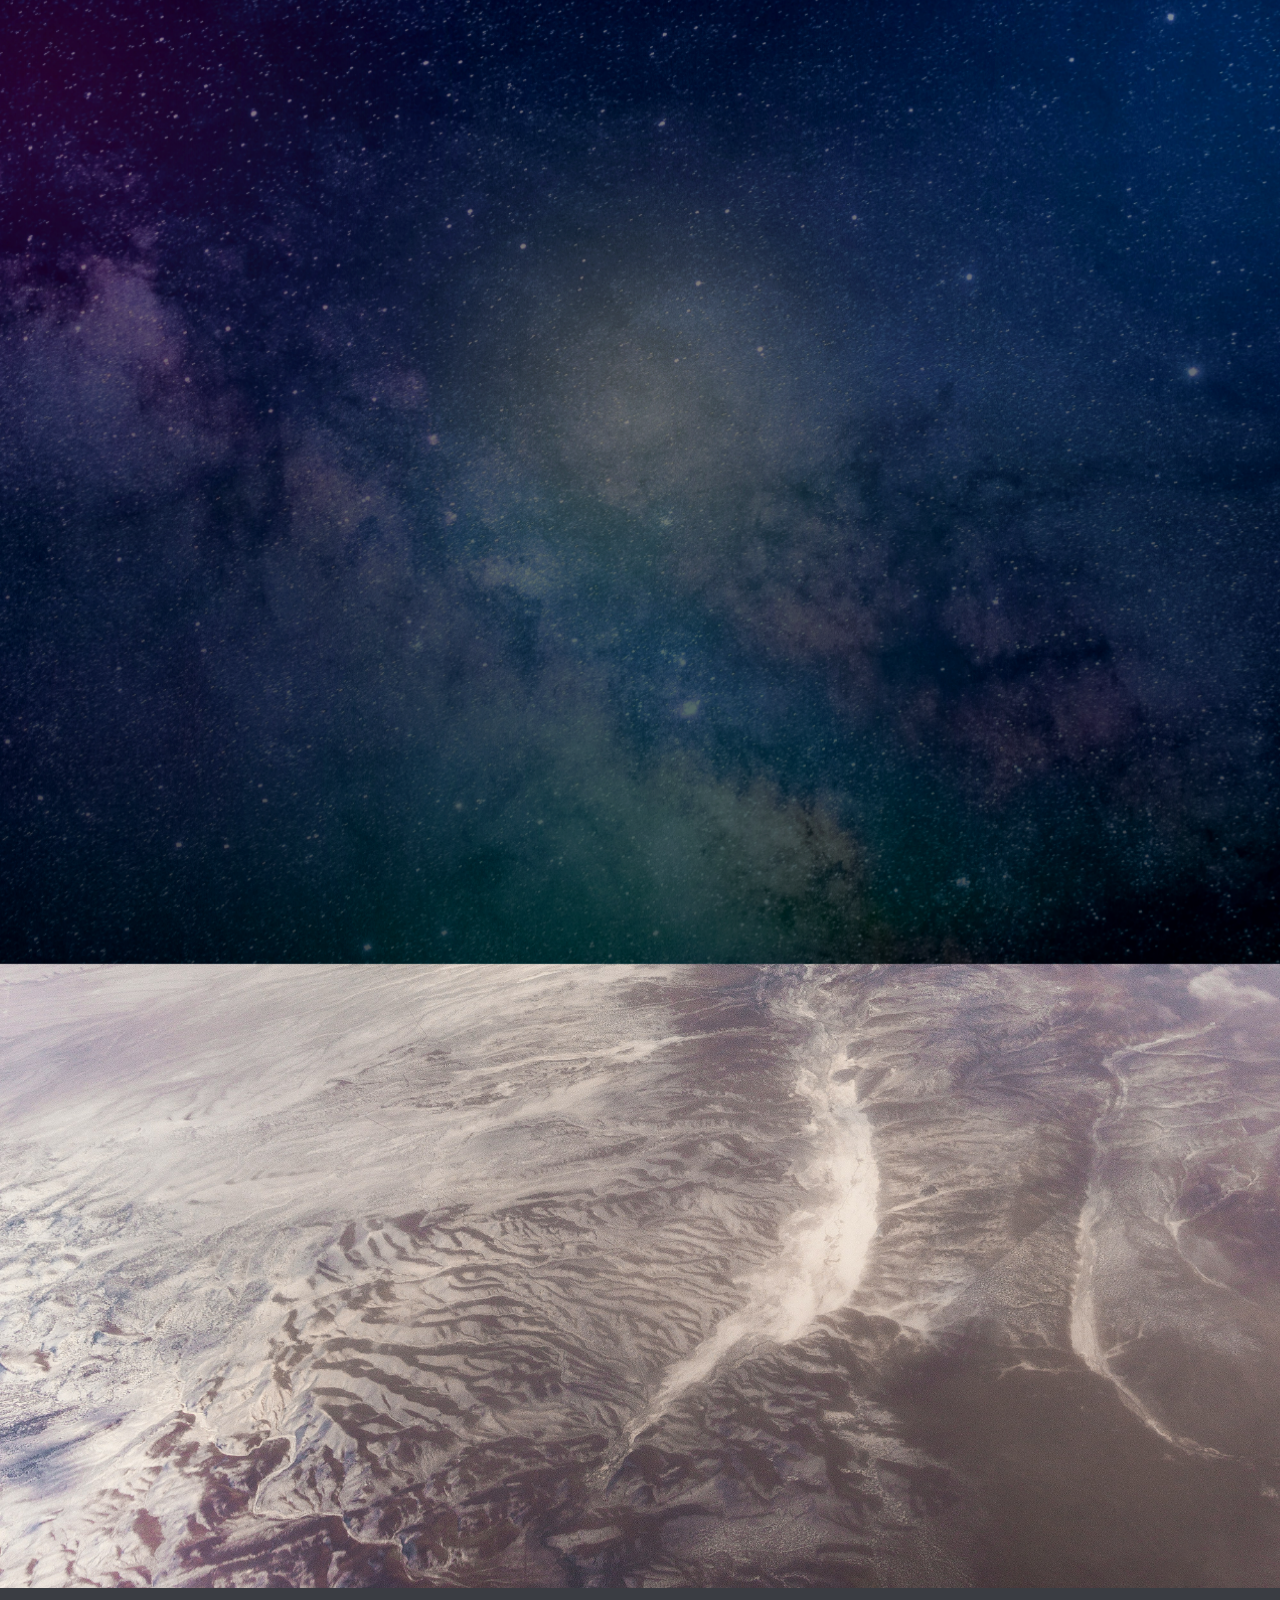
==== index.html @ 254a5682 "Cambiar tipografica introductoria" ====
<!DOCTYPE html>
<html lang="es">
<head>
  <meta charset="UTF-8">
  <meta name="viewport" content="width=device-width, initial-scale=1.0">
  <meta name="description" content="Proyecto universitario sobre estructura interna de la Tierra, tiempo geológico y campos geofísicos.">
  <title>GEOLOGÍA FÍSICA DE EL SALVADOR</title>

  <link rel="preconnect" href="https://fonts.googleapis.com">
  <link rel="preconnect" href="https://fonts.gstatic.com" crossorigin>
  <link href="https://fonts.googleapis.com/css2?family=Cormorant+Garamond:wght@500;600;700&family=Space+Grotesk:wght@400;500;700&family=Unbounded:wght@400;500;600;700&display=swap" rel="stylesheet">

  <script src="js/tailwind-config.js"></script>
  <script src="https://cdn.tailwindcss.com"></script>
  <link rel="stylesheet" href="css/brutalist-theme.css">
  <link rel="preload" as="image" href="assets/img/Intro.jpg" fetchpriority="high">

  <style>
    .hero-cluster {
      min-height: 380px;
    }

    body.intro-locked {
      overflow: hidden;
    }

    .tectonic-shell {
      opacity: 0;
      transform: scale(0.985);
      filter: blur(6px);
      transition: opacity 0.9s ease, transform 0.9s ease, filter 0.9s ease;
    }

    body.site-ready .tectonic-shell {
      opacity: 1;
      transform: none;
      filter: none;
    }

    .warp-screen {
      position: fixed;
      inset: 0;
      z-index: 100;
      overflow: hidden;
      background:
        linear-gradient(180deg, rgba(6, 8, 18, 0.52), rgba(2, 3, 9, 0.72)),
        url("assets/img/Intro.jpg") center/cover no-repeat;
      transform: scale(1);
      transform-origin: center;
      animation: warpSceneZoom 5s ease-out forwards;
      opacity: 1;
      transition: opacity 0.8s ease, visibility 0.8s ease;
      will-change: transform, opacity;
    }

    @media (max-width: 767px) {
      .warp-screen {
        background:
          linear-gradient(180deg, rgba(6, 8, 18, 0.34), rgba(2, 3, 9, 0.56)),
          url("assets/img/Intro.jpg") center center / cover no-repeat;
        animation-duration: 4.5s;
      }

      .warp-screen::before,
      .warp-screen::after {
        opacity: 0.7;
        filter: blur(20px) saturate(125%);
      }
    }

    .warp-screen::before,
    .warp-screen::after {
      content: "";
      position: absolute;
      inset: -20%;
      pointer-events: none;
    }

    .warp-screen::before {
      background:
        radial-gradient(circle at 50% 48%, rgba(255, 214, 102, 0.18) 0%, rgba(255, 214, 102, 0) 20%),
        radial-gradient(circle at 22% 28%, rgba(255, 77, 166, 0.16) 0%, rgba(255, 77, 166, 0) 26%),
        radial-gradient(circle at 78% 26%, rgba(61, 165, 255, 0.18) 0%, rgba(61, 165, 255, 0) 24%),
        radial-gradient(circle at 50% 74%, rgba(22, 199, 154, 0.14) 0%, rgba(22, 199, 154, 0) 28%);
      filter: blur(26px) saturate(135%);
      mix-blend-mode: screen;
      animation: warpBreath 7s ease-in-out infinite;
    }

    .warp-screen::after {
      background:
        radial-gradient(circle at center, rgba(255, 255, 255, 0.06) 0%, rgba(255, 255, 255, 0) 18%),
        radial-gradient(circle at center, rgba(255, 255, 255, 0.04) 0%, rgba(255, 255, 255, 0) 34%);
      opacity: 0.8;
      mix-blend-mode: screen;
      animation: warpBreath 7s ease-in-out infinite;
    }

    .warp-screen.is-hidden {
      opacity: 0;
      visibility: hidden;
      pointer-events: none;
    }

    .intro-screen {
      position: fixed;
      inset: 0;
      z-index: 90;
      display: grid;
      place-items: center;
      padding: 2rem;
      background:
        radial-gradient(circle at center, rgba(255, 255, 255, 0.08) 0%, rgba(3, 5, 10, 0.82) 54%, rgba(3, 5, 10, 0.96) 100%),
        linear-gradient(180deg, rgba(8, 10, 14, 0.92), rgba(8, 10, 14, 0.94));
      backdrop-filter: blur(18px);
      -webkit-backdrop-filter: blur(18px);
      opacity: 0;
      visibility: hidden;
      pointer-events: none;
      transition: opacity 0.85s ease, visibility 0.85s ease;
    }

    .intro-screen.is-visible {
      opacity: 1;
      visibility: visible;
      pointer-events: auto;
    }

    .intro-screen.is-hidden {
      opacity: 0;
      visibility: hidden;
      pointer-events: none;
    }

    .intro-screen {
      overflow: hidden;
    }

    .intro-screen__button {
      appearance: none;
      border: 0;
      background: transparent;
      color: inherit;
      display: grid;
      justify-items: center;
      gap: 1rem;
      cursor: pointer;
      padding: 0;
      transition: transform 0.7s ease, opacity 0.7s ease;
    }

    .intro-screen__earth-wrap {
      position: relative;
      width: min(58vw, 360px);
      aspect-ratio: 1;
      border-radius: 50%;
      padding: 10px;
      background:
        radial-gradient(circle at 35% 28%, rgba(255, 255, 255, 0.45) 0%, rgba(255, 255, 255, 0) 22%),
        radial-gradient(circle at center, rgba(22, 199, 154, 0.12) 0%, rgba(22, 199, 154, 0) 58%),
        linear-gradient(145deg, rgba(255, 107, 53, 0.22), rgba(22, 199, 154, 0.18));
      box-shadow:
        0 0 0 1px rgba(255, 255, 255, 0.1) inset,
        0 0 45px rgba(22, 199, 154, 0.12),
        0 0 85px rgba(255, 107, 53, 0.08);
      animation: introPulse 4.8s ease-in-out infinite;
    }

    .intro-screen__earth-wrap::before {
      content: "";
      position: absolute;
      inset: -16px;
      border-radius: 50%;
      border: 1px solid rgba(255, 255, 255, 0.16);
      box-shadow: 0 0 38px rgba(22, 199, 154, 0.12);
    }

    .intro-earth {
      position: relative;
      width: 100%;
      height: 100%;
      border-radius: 50%;
      display: block;
      overflow: hidden;
      background: radial-gradient(circle at 36% 30%, rgba(255, 255, 255, 0.18) 0%, rgba(255, 255, 255, 0) 18%);
      border: 1px solid rgba(255, 255, 255, 0.22);
      box-shadow: 0 0 24px rgba(0, 0, 0, 0.25);
      transform: translateZ(0);
      transition: transform 0.7s ease, filter 0.7s ease;
    }

    .intro-earth__glow {
      position: absolute;
      inset: -12%;
      border-radius: 50%;
      background: radial-gradient(circle, rgba(22, 199, 154, 0.16) 0%, rgba(22, 199, 154, 0) 64%);
      filter: blur(10px);
      opacity: 0.8;
    }

    .intro-earth__core {
      position: absolute;
      inset: 18%;
      border-radius: 50%;
      background:
        radial-gradient(circle at 50% 50%, rgba(255, 232, 138, 1) 0 10%, rgba(255, 165, 62, 1) 10% 24%, rgba(198, 86, 27, 1) 24% 42%, rgba(100, 31, 11, 1) 42% 60%, rgba(47, 17, 10, 1) 60% 100%);
      box-shadow:
        0 0 0 1px rgba(255, 255, 255, 0.08) inset,
        0 0 28px rgba(255, 153, 51, 0.16);
      transform: scale(0.7);
      opacity: 0;
      transition: transform 0.7s ease, opacity 0.7s ease;
    }

    .intro-earth__layer-line {
      position: absolute;
      left: 50%;
      top: 50%;
      width: 58%;
      height: 58%;
      border-radius: 50%;
      border: 1px solid rgba(255, 255, 255, 0.1);
      transform: translate(-50%, -50%);
      opacity: 0.7;
      pointer-events: none;
    }

    .intro-earth__layer-line--outer {
      box-shadow: 0 0 0 4px rgba(255, 215, 102, 0.08) inset;
    }

    .intro-earth__layer-line--mid {
      inset: 28%;
      width: auto;
      height: auto;
      box-shadow: 0 0 0 5px rgba(255, 107, 53, 0.1) inset;
    }

    .intro-earth__layer-line--inner {
      inset: 40%;
      width: auto;
      height: auto;
      box-shadow: 0 0 0 4px rgba(255, 232, 138, 0.16) inset;
    }

    .intro-earth__surface {
      position: absolute;
      top: 0;
      bottom: 0;
      width: 50%;
      overflow: hidden;
      transition: transform 0.7s ease, filter 0.7s ease, opacity 0.7s ease;
      will-change: transform;
    }

    .intro-earth__surface::before {
      content: "";
      position: absolute;
      top: 0;
      width: 200%;
      height: 100%;
      border-radius: 50%;
      background:
        linear-gradient(180deg, rgba(255, 255, 255, 0.22), rgba(255, 255, 255, 0) 22%),
        linear-gradient(180deg, rgba(0, 0, 0, 0.14), rgba(0, 0, 0, 0.22)),
        url("https://commons.wikimedia.org/wiki/Special:FilePath/The_Earth_seen_from_Apollo_17.jpg");
      background-size: auto, auto, cover;
      background-position: center, center, center;
      background-repeat: no-repeat, no-repeat, no-repeat;
      background-blend-mode: screen, multiply, normal;
    }

    .intro-earth__surface--left {
      left: 0;
      border-radius: 50% 0 0 50%;
      transform-origin: right center;
    }

    .intro-earth__surface--left::before {
      left: 0;
    }

    .intro-earth__surface--right {
      right: 0;
      border-radius: 0 50% 50% 0;
      transform-origin: left center;
    }

    .intro-earth__surface--right::before {
      right: 0;
    }

    .intro-earth__crack {
      position: absolute;
      left: 50%;
      top: 10%;
      width: 5px;
      height: 80%;
      transform: translateX(-50%);
      border-radius: 999px;
      background: linear-gradient(180deg, rgba(255, 255, 255, 0.0), rgba(255, 255, 255, 0.8), rgba(255, 255, 255, 0.0));
      opacity: 0;
      filter: blur(0.4px);
      transition: opacity 0.7s ease;
    }

    .intro-screen__button:hover .intro-earth {
      filter: saturate(1.08) brightness(1.04);
    }

    .intro-screen__button:hover .intro-earth__surface--left {
      transform: translateX(-18px) rotate(-6deg);
    }

    .intro-screen__button:hover .intro-earth__surface--right {
      transform: translateX(18px) rotate(6deg);
    }

    .intro-screen__button:hover .intro-earth__core {
      opacity: 1;
      transform: scale(1);
    }

    .intro-screen__button:hover .intro-earth__crack {
      opacity: 1;
    }

    .intro-screen__hint {
      max-width: 22rem;
      text-align: center;
      font-family: "Unbounded", sans-serif;
      text-transform: uppercase;
      letter-spacing: 0.18em;
      font-size: 0.66rem;
      font-weight: 600;
      color: rgba(255, 247, 237, 0.96);
      text-shadow: 0 0 18px rgba(255, 214, 102, 0.18), 0 0 30px rgba(61, 165, 255, 0.12);
    }

    .intro-screen__subhint {
      max-width: 24rem;
      text-align: center;
      font-family: "Cormorant Garamond", serif;
      font-size: 1rem;
      font-style: italic;
      font-weight: 600;
      line-height: 1.6;
      letter-spacing: 0.04em;
      color: rgba(232, 236, 255, 0.9);
      text-shadow: 0 0 22px rgba(22, 199, 154, 0.12);
    }

    .intro-screen__button:focus-visible .intro-screen__earth-wrap {
      outline: 2px solid rgba(22, 199, 154, 0.85);
      outline-offset: 6px;
    }

    .intro-screen--launching .intro-screen__button {
      transform: scale(1.08);
      opacity: 0;
    }

    .intro-screen--launching .intro-earth {
      transform: scale(4.6);
      filter: brightness(1.05) saturate(1.1);
      opacity: 0;
    }

    .intro-screen--launching .intro-screen__earth-wrap::before,
    .intro-screen--launching .intro-screen__hint,
    .intro-screen--launching .intro-screen__subhint {
      opacity: 0;
    }

    @keyframes introPulse {
      0%, 100% {
        transform: scale(1);
      }
      50% {
        transform: scale(1.03);
      }
    }

    @keyframes warpPulse {
      0%, 100% {
        transform: translate(-50%, -50%) scale(0.92);
        opacity: 0.72;
      }
      50% {
        transform: translate(-50%, -50%) scale(1.08);
        opacity: 1;
      }
    }

    @keyframes warpBreath {
      0%, 100% {
        opacity: 0.45;
      }
      50% {
        opacity: 0.85;
      }
    }

    @keyframes warpSceneZoom {
      0% {
        transform: scale(1.02) translate3d(0, 0, 0);
        filter: saturate(1.05) contrast(1.02) brightness(0.95);
      }
      60% {
        transform: scale(1.12) translate3d(0, -1.5%, 0);
        filter: saturate(1.14) contrast(1.06) brightness(1.01);
      }
      100% {
        transform: scale(1.2) translate3d(0, -2.4%, 0);
        filter: saturate(1.18) contrast(1.08) brightness(1.03);
      }
    }

    @media (min-width: 1024px) {
      .hero-cluster {
        min-height: 560px;
      }
    }
  </style>
</head>
<body class="bg-obsidian text-bone font-ui intro-locked">
  <div id="tsparticles" class="fixed inset-0 pointer-events-none z-0"></div>

  <div id="warp-screen" class="warp-screen" aria-hidden="true">
  </div>

  <div id="intro-screen" class="intro-screen" role="dialog" aria-modal="true" aria-label="Pantalla introductoria de la Tierra">
    <button type="button" class="intro-screen__button" data-intro-enter aria-label="Entrar al sitio">
      <span class="intro-screen__earth-wrap">
        <span class="intro-earth" data-intro-earth>
          <span class="intro-earth__glow"></span>
          <span class="intro-earth__core"></span>
          <span class="intro-earth__layer-line intro-earth__layer-line--outer"></span>
          <span class="intro-earth__layer-line intro-earth__layer-line--mid"></span>
          <span class="intro-earth__layer-line intro-earth__layer-line--inner"></span>
          <span class="intro-earth__surface intro-earth__surface--left"></span>
          <span class="intro-earth__surface intro-earth__surface--right"></span>
          <span class="intro-earth__crack"></span>
        </span>
      </span>
      <span class="intro-screen__hint">Haz clic en la Tierra para entrar</span>
      <span class="intro-screen__subhint">Estructura de la Tierra y perspectivas del universo</span>
    </button>
  </div>

  <div class="tectonic-shell">
    <header class="sticky top-0 z-40 px-3 pt-3 sm:px-6 lg:px-10">
      <nav class="cut-nav ash-frame bg-zinc-900/60 px-4 py-4 sm:px-6" aria-label="Navegación principal">
        <div class="grid gap-4 lg:grid-cols-[1.35fr_2fr] lg:items-center">
          <div class="flex items-start gap-3">
            <div class="cut-brand border border-magma/50 bg-magma/10 p-4 flex-1">
              <p class="font-display text-2xl leading-none tracking-wide text-bone sm:text-3xl">GEOLOGÍA FÍSICA DE EL SALVADOR</p>
              <p class="mt-2 text-[10px] uppercase tracking-[0.26em] text-bone/45 sm:text-xs">NP 02 / LIC. PEDRO ELIAS SALAZAR MENJIVAR</p>
            </div>
            <button class="nav-toggle lg:hidden" aria-label="Abrir menú" aria-expanded="false" aria-controls="nav-menu">
              <span></span>
              <span></span>
              <span></span>
            </button>
          </div>

          <ul id="nav-menu" class="nav-menu grid grid-cols-2 gap-2 sm:grid-cols-4">
            <li><a href="#inicio" class="site-link cut-link is-active">Inicio</a></li>
            <li><a href="#presentacion" class="site-link cut-link">Presentación</a></li>
            <li><a href="blog.html" class="site-link cut-link">Blog</a></li>
            <li><a href="hemeroteca.html" class="site-link cut-link">Hemeroteca</a></li>
            <li><a href="recursos.html" class="site-link cut-link is-cyan">Recursos</a></li>
            <li><a href="audioteca.html" class="site-link cut-link is-cyan">Audioteca</a></li>
            <li><a href="galeria.html" class="site-link cut-link is-cyan">Galería</a></li>
            <li><a href="videoteca.html" class="site-link cut-link is-cyan">Videoteca</a></li>
          </ul>
        </div>
      </nav>
    </header>

    <main class="page-wrap">
      <section id="inicio" class="cut-panel-a ash-frame panel">
        <div class="grid items-start gap-10 lg:grid-cols-12">
          <article class="cut-panel-c panel lg:col-span-6" data-anim-in>
            <p class="small-overline">Inicio / Introducción</p>
            <h1 data-hero-title class="mt-5 font-display text-[clamp(2.2rem,7.2vw,6.1rem)] leading-[0.88] text-bone">
              Estructura interna de la Tierra, tiempo geológico y campos geofísicos
            </h1>
            <p data-hero-copy class="section-copy mt-6 max-w-xl text-sm sm:text-base">
              Este sitio académico explica cómo la evidencia sísmica, gravimétrica y magnética permite reconstruir la estructura interna del planeta (corteza, manto y núcleo), relacionarla con la escala del tiempo geológico y comprender su impacto en procesos como terremotos, vulcanismo y tectónica de placas, basándose en la literatura científica y datos institucionales recientes.
            </p>

            <div class="mt-8 flex flex-wrap gap-3">
              <a href="#presentacion" class="cut-button border border-magma bg-magma/16 px-5 py-3 text-xs uppercase tracking-[0.2em] text-bone transition hover:bg-magma/26">Ver presentación</a>
              <a href="#multimedia" class="cut-button border border-magnetic bg-magnetic/14 px-5 py-3 text-xs uppercase tracking-[0.2em] text-bone transition hover:bg-magnetic/24">Material multimedia</a>
            </div>
          </article>

          <div class="hero-cluster relative lg:col-span-6">
            <figure data-hero-media class="cut-image-a absolute left-0 top-0 h-[50%] w-[72%] border border-white/20 bg-zinc-900/40 p-[6px] backdrop-blur-xl">
              <img src="https://commons.wikimedia.org/wiki/Special:FilePath/The_Earth_seen_from_Apollo_17.jpg" alt="Fotografía real de la Tierra tomada durante la misión Apollo 17 de la NASA en 1972">
            </figure>

            <figure data-hero-media class="cut-image-b absolute right-0 top-[16%] h-[46%] w-[67%] border border-white/20 bg-zinc-900/40 p-[6px] backdrop-blur-xl">
              <img src="https://biologia-geologia.com/geologia/castillalamancha2021julio19.jpg" alt="Fotografía real de estratigrafía y relieve montañoso en el Everest, asociada a procesos geológicos de larga duración">
            </figure>

            <figure data-hero-media class="cut-image-c absolute left-[10%] top-[53%] h-[44%] w-[76%] border border-white/20 bg-zinc-900/40 p-[6px] backdrop-blur-xl">
              <img src="https://commons.wikimedia.org/wiki/Special:FilePath/Aurora_australis_as_viewed_by_ISS-6_crew.jpg" alt="Fotografía real de aurora austral observada desde la Estación Espacial Internacional, relacionada con el campo geomagnético">
            </figure>
          </div>
        </div>
      </section>

      <section id="presentacion" class="cut-panel-b ash-frame panel mt-10">
        <div class="mb-8 grid gap-4 lg:grid-cols-[1.2fr_1fr] lg:items-end">
          <h2 class="section-title">Presentación del sitio y estructura de trabajo</h2>
          <p class="section-copy">El proyecto se organiza en tres ejes temáticos fundamentales para la geología física: estructura interna de la Tierra, tiempo geológico y campos geofísicos. Cada sección ha sido diseñada para integrar explicaciones conceptuales detalladas y recursos complementarios, con el propósito de facilitar la comprensión de los procesos geodinámicos desde una perspectiva académica y formal.</p>
        </div>

        <div class="grid grid-cols-1 gap-4 lg:grid-cols-12">
          <article class="info-card cut-panel-c lg:col-span-5" data-anim-in>
            <h3 class="font-display text-4xl leading-none text-bone">Misión</h3>
            <p class="section-copy mt-4">Desarrollar un recurso digital claro y científicamente sustentado que fortalezca el aprendizaje de la geología física mediante el análisis de evidencia sísmica, modelos geodinámicos y registros geocronológicos.</p>
          </article>

          <article class="info-card cut-panel-d lg:col-span-4" data-anim-in>
            <h3 class="font-display text-4xl leading-none text-bone">Visión</h3>
            <p class="section-copy mt-4">Consolidar el sitio como material de consulta académica para estudiantes de ciencias de la Tierra, promoviendo alfabetización científica, pensamiento crítico y uso responsable de datos geofísicos abiertos.</p>
          </article>

          <article class="info-card cut-panel-e lg:col-span-3" data-anim-in>
            <h3 class="font-display text-3xl leading-none text-bone">Delimitación de la investigación</h3>
            <p class="section-copy mt-4">El presente trabajo se enfoca en el estudio de la estructura interna terrestre, los fundamentos del tiempo geológico y la influencia de los campos gravitatorio y geomagnético. Su diseño se ha orientado principalmente a estudiantes universitarios y a la comunidad académica a fin a las Ciencias de la Tierra. El desarrollo temático se rige por los paradigmas del conocimiento geológico contemporáneo y la escala cronoestratigráfica internacional, proponiendo un abordaje de los fenómenos a nivel global que sirva como pilar fundamental para comprender la geodinámica física desde el contexto particular de El Salvador.</p>
          </article>

          <article class="info-card cut-panel-f lg:col-span-12" data-anim-in>
            <div class="grid gap-4 lg:grid-cols-[1fr_1fr]">
              <h3 class="font-display text-4xl leading-none text-bone">Integrantes del Equipo.</h3>
            </div>

            <div class="mt-6 grid grid-cols-1 gap-4 sm:grid-cols-2">
              <article class="cut-panel-team team-member-card border border-white/20 bg-zinc-950/50 p-4 backdrop-blur-xl">
                <figure class="cut-image-d border border-white/20 bg-zinc-900/50 p-[5px] aspect-[3/4]">
                  <img src="assets/img/Wendy_Tatiana_Rivera_Padilla.png" alt="Fotografía de Wendy Tatiana Rivera Padilla">
                </figure>
                <p class="mt-4 text-xs uppercase tracking-[0.2em] text-magnetic">Carné</p>
                <p class="team-member-id mt-1 font-bold uppercase">RP-62292-22</p>
                <p class="team-member-name mt-2">RIVERA PADILLA, WENDY TATIANA</p>
              </article>

              <article class="cut-panel-team team-member-card border border-white/20 bg-zinc-950/50 p-4 backdrop-blur-xl">
                <figure class="cut-image-d border border-white/20 bg-zinc-900/50 p-[5px] aspect-[3/4]">
                  <img src="assets/img/Ruth_Vanessa_Gonzalez_Vasquez.png" alt="Fotografía de Ruth Vanessa González Vásquez">
                </figure>
                <p class="mt-4 text-xs uppercase tracking-[0.2em] text-magnetic">Carné</p>
                <p class="team-member-id mt-1 font-bold uppercase">GV-62723-22</p>
                <p class="team-member-name mt-2">GONZÁLEZ VÁSQUEZ, RUTH VANESSA</p>
              </article>
            </div>
          </article>
        </div>
      </section>

      <section id="multimedia" class="cut-panel-g ash-frame panel mt-10">
        <div class="mb-8 grid gap-4 lg:grid-cols-[1fr_1fr] lg:items-end">
          <h2 class="section-title">Material Multimedia</h2>
          <p class="section-copy">Los recursos audiovisuales integrados en esta plataforma han sido curados bajo criterios de pertinencia temática, precisión científica y valor didáctico. El propósito de este material es complementar los fundamentos teóricos expuestos y facilitar el análisis de procesos geofísicos complejos mediante representaciones visuales y auditivas, promoviendo un aprendizaje más significativo y dinámico.</p>
        </div>

        <div class="grid grid-cols-1 gap-5 lg:grid-cols-12">
          <article class="info-card cut-panel-c lg:col-span-4" data-anim-in>
            <h3 class="font-display text-4xl leading-none text-bone">Audioteca</h3>
            <div class="media-slot cut-image-e mt-4 aspect-video border border-white/20 p-2">
              <div class="flex h-full w-full flex-col justify-between border border-dashed border-magnetic/45 bg-zinc-950/45 p-4 text-left text-xs text-ash">
                <p class="leading-relaxed">Colección de audio para repaso autónomo: sismología, tectónica de placas, tiempo geológico y núcleo terrestre.</p>
                <a href="audioteca.html" class="mt-3 inline-block border border-magnetic/50 px-3 py-2 text-[10px] uppercase tracking-[0.15em] text-bone hover:bg-magnetic/15">Abrir audioteca del proyecto</a>
                <a href="https://open.spotify.com/search/geolog%C3%ADa%20podcast" target="_blank" rel="noopener noreferrer" class="mt-2 inline-block border border-white/30 px-3 py-2 text-[10px] uppercase tracking-[0.15em] text-bone hover:bg-white/10">Podcasts de geología en Spotify</a>
              </div>
            </div>
          </article>

          <article class="info-card cut-panel-e lg:col-span-8" data-anim-in>
            <h3 class="font-display text-4xl leading-none text-bone">Videoteca</h3>
            <div class="mt-4 grid gap-4 sm:grid-cols-2">
              <div class="media-slot cut-image-e aspect-video border border-white/20 p-2">
                <iframe class="h-full w-full border border-dashed border-magma/45" src="https://www.youtube.com/embed/GnQyO-ctAoY" title="Hablando sobre la estructura de la Tierra" loading="lazy" referrerpolicy="strict-origin-when-cross-origin" allow="accelerometer; autoplay; clipboard-write; encrypted-media; gyroscope; picture-in-picture; web-share" allowfullscreen></iframe>
              </div>
              <div class="media-slot cut-image-a aspect-video border border-white/20 p-2">
                <iframe class="h-full w-full border border-dashed border-magnetic/45" src="https://www.youtube.com/embed/xCzXJcMq_io" title="Segundo video de la videoteca" loading="lazy" referrerpolicy="strict-origin-when-cross-origin" allow="accelerometer; autoplay; clipboard-write; encrypted-media; gyroscope; picture-in-picture; web-share" allowfullscreen></iframe>
              </div>
              <div class="media-slot cut-image-b aspect-video border border-white/20 p-2">
                <div class="flex h-full w-full flex-col justify-between border border-dashed border-magnetic/45 bg-zinc-950/45 p-4 text-left text-xs text-ash">
                  <p class="leading-relaxed">Espacio reservado para el tercer video de la videoteca.</p>
                  <span class="mt-3 inline-block border border-magnetic/50 px-3 py-2 text-[10px] uppercase tracking-[0.15em] text-bone">Video 3 pendiente</span>
                </div>
              </div>
              <div class="media-slot cut-image-c aspect-video border border-white/20 p-2">
                <div class="flex h-full w-full flex-col justify-between border border-dashed border-magnetic/45 bg-zinc-950/45 p-4 text-left text-xs text-ash">
                  <p class="leading-relaxed">Espacio reservado para el cuarto video de la videoteca.</p>
                  <span class="mt-3 inline-block border border-magnetic/50 px-3 py-2 text-[10px] uppercase tracking-[0.15em] text-bone">Video 4 pendiente</span>
                </div>
              </div>
            </div>
            <p class="mt-3 text-[11px] leading-relaxed text-ash">Primer y segundo video de referencia: YouTube. Recuperado el 24 de mayo de 2026, de <a href="https://www.youtube.com/watch?v=GnQyO-ctAoY" target="_blank" rel="noopener noreferrer" class="underline">https://www.youtube.com/watch?v=GnQyO-ctAoY</a> y <a href="https://www.youtube.com/watch?v=xCzXJcMq_io" target="_blank" rel="noopener noreferrer" class="underline">https://www.youtube.com/watch?v=xCzXJcMq_io</a>.</p>
          </article>
        </div>
      </section>
    </main>

    <footer class="footer-shell">
      <div class="cut-panel-i ash-frame border border-white/20 bg-zinc-900/45 p-5">
        <p class="text-sm font-bold uppercase tracking-[0.2em] text-bone">GEOLOGÍA FÍSICA DE EL SALVADOR</p>
        <p class="mt-2 text-xs leading-relaxed text-ash">Proyecto universitario sobre estructura interna de la Tierra, tiempo geológico y campos geofísicos.</p>
      </div>
    </footer>
  </div>

  <script src="https://cdnjs.cloudflare.com/ajax/libs/gsap/3.12.2/gsap.min.js"></script>
  <script src="https://cdnjs.cloudflare.com/ajax/libs/gsap/3.12.2/ScrollTrigger.min.js"></script>
  <script src="https://cdn.jsdelivr.net/gh/studio-freight/lenis@1.0.19/bundled/lenis.min.js"></script>
  <script src="https://cdn.jsdelivr.net/npm/tsparticles-engine"></script>
  <script src="https://cdn.jsdelivr.net/npm/tsparticles-basic"></script>
  <script>
    (function () {
      var warpScreen = document.getElementById("warp-screen");
      var screen = document.getElementById("intro-screen");
      var button = document.querySelector("[data-intro-enter]");

      if (!warpScreen || !screen || !button) {
        return;
      }

      function revealIntro() {
        warpScreen.classList.add("is-hidden");
        screen.classList.add("is-visible");
      }

      function revealSite() {
        document.body.classList.add("site-ready");
        screen.classList.add("is-hidden", "intro-screen--launching");
        document.body.classList.remove("intro-locked");
        window.setTimeout(function () {
          screen.remove();
        }, 900);
      }

      document.body.classList.add("intro-locked");

      window.setTimeout(function () {
        revealIntro();
      }, 5000);

      button.addEventListener("click", revealSite);
      button.addEventListener("keydown", function (event) {
        if (event.key === "Enter" || event.key === " ") {
          event.preventDefault();
          revealSite();
        }
      });
    })();
  </script>
  <script src="js/brutalist-theme.js"></script>
</body>
</html>
---- css/brutalist-theme.css ----
:root {
  --bg: #3a3d43;
  --magma: #ff6b35;
  --magnetic: #16c79a;
  --bone: #fff7ed;
  --ash: #d8dcf2;
  --glass-soft: rgba(58, 60, 66, 0.44);
}

* {
  box-sizing: border-box;
}

html,
body {
  margin: 0;
  padding: 0;
  min-height: 100%;
  background: var(--bg);
  color: var(--bone);
}

html {
  scroll-behavior: smooth;
}

body {
  font-family: "Space Grotesk", sans-serif;
  background-color: var(--bg);
  background-image:
    linear-gradient(rgba(58, 61, 67, 0.62), rgba(58, 61, 67, 0.62)),
    url("../assets/img/Background.jpg"),
    linear-gradient(124deg, rgba(255, 107, 53, 0.24) 0%, rgba(255, 107, 53, 0) 40%),
    linear-gradient(302deg, rgba(22, 199, 154, 0.2) 0%, rgba(22, 199, 154, 0) 45%),
    radial-gradient(circle at 17% 14%, rgba(255, 209, 102, 0.24) 0%, rgba(255, 209, 102, 0) 29%),
    radial-gradient(circle at 84% 78%, rgba(185, 190, 198, 0.2) 0%, rgba(185, 190, 198, 0) 37%),
    linear-gradient(to right, rgba(255, 255, 255, 0.05) 1px, transparent 1px),
    linear-gradient(to bottom, rgba(255, 255, 255, 0.045) 1px, transparent 1px);
  background-size: auto, cover, auto, auto, auto, 46px 46px, 46px 46px;
  background-position: center, center, center, center, center, center, center;
  background-repeat: no-repeat, no-repeat, no-repeat, no-repeat, no-repeat, repeat, repeat;
  background-attachment: fixed, fixed, fixed, fixed, fixed, fixed, fixed;
}

section[id],
article[id] {
  scroll-margin-top: 180px;
}

#tsparticles {
  opacity: 0.62;
  filter: contrast(116%) saturate(112%);
}

img {
  display: block;
  width: 100%;
  height: 100%;
  object-fit: cover;
}

.tectonic-shell {
  position: relative;
  z-index: 10;
  min-height: 100vh;
}

.page-wrap {
  padding: 2rem 0.75rem 4rem;
}

@media (min-width: 640px) {
  .page-wrap {
    padding: 2.2rem 1.5rem 4.2rem;
  }
}

@media (min-width: 1024px) {
  .page-wrap {
    padding: 2.6rem 2.5rem 4.5rem;
  }
}

.cut-nav {
  clip-path: polygon(0 0, 100% 0, calc(100% - 8px) 100%, 12px calc(100% - 4px));
}

.cut-nav:has(.nav-menu.is-open) {
  clip-path: none !important;
}

.cut-brand {
  clip-path: polygon(0 0, 100% 6px, calc(100% - 10px) 100%, 0 calc(100% - 6px));
}

.cut-link {
  clip-path: polygon(0 0, 100% 0, calc(100% - 6px) 100%, 6px 100%);
}

.cut-button {
  clip-path: polygon(0 0, 100% 0, calc(100% - 6px) 100%, 6px calc(100% - 4px));
}

.cut-panel-a {
  clip-path: polygon(0 0, 100% 12px, calc(100% - 10px) 100%, 8px calc(100% - 15px));
}

.cut-panel-b {
  clip-path: polygon(0 15px, 100% 0, calc(100% - 8px) calc(100% - 15px), 12px 100%);
}

.cut-panel-c {
  clip-path: polygon(0 0, 100% 0, calc(100% - 12px) calc(100% - 15px), 8px 100%);
}

.cut-panel-d {
  clip-path: polygon(10px 0, 100% 10px, calc(100% - 8px) 100%, 0 calc(100% - 15px));
}

.cut-panel-e {
  clip-path: polygon(0 15px, calc(100% - 8px) 0, 100% 100%, 10px calc(100% - 12px));
}

.cut-panel-f {
  clip-path: polygon(0 0, 100% 15px, calc(100% - 10px) 100%, 8px calc(100% - 10px));
}

.cut-panel-g {
  clip-path: polygon(0 5px, 100% 0, calc(100% - 8px) calc(100% - 8px), 0 calc(100% - 12px));
}

.cut-panel-h {
  clip-path: polygon(8px 0, 100% 8px, calc(100% - 15px) 100%, 0 calc(100% - 15px));
}

.cut-panel-i {
  clip-path: polygon(0 0, calc(100% - 5px) 0, 100% calc(100% - 12px), 15px 100%);
}

.cut-panel-team {
  clip-path: polygon(0 10px, calc(100% - 6px) 0, 100% 100%, 0 100%);
}

.cut-image-a {
  clip-path: polygon(0 0, 100% 15px, calc(100% - 15px) 100%, 10px calc(100% - 10px));
}

.cut-image-b {
  clip-path: polygon(15px 0, 100% 0, calc(100% - 8px) calc(100% - 12px), 0 100%);
}

.cut-image-c {
  clip-path: polygon(0 10px, calc(100% - 15px) 0, 100% 100%, 15px calc(100% - 8px));
}

.cut-image-d {
  clip-path: polygon(0 0, calc(100% - 8px) 10px, calc(100% - 12px) 100%, 8px calc(100% - 10px));
}

.cut-image-e {
  clip-path: polygon(0 0, 100% 8px, calc(100% - 12px) 100%, 12px calc(100% - 12px));
}

.ash-frame {
  border: 1px solid rgba(255, 255, 255, 0.26);
  background: var(--glass-soft);
  backdrop-filter: blur(20px);
  -webkit-backdrop-filter: blur(20px);
  box-shadow:
    0 0 0 1px rgba(255, 107, 53, 0.16) inset,
    0 0 0 1px rgba(22, 199, 154, 0.1);
}

.panel {
  border: 1px solid rgba(255, 255, 255, 0.25);
  background: rgba(50, 53, 60, 0.55);
  backdrop-filter: blur(20px);
  -webkit-backdrop-filter: blur(20px);
  padding: 1.5rem 1.3rem; /* Increased top/bottom padding to prevent clipping */
}

@media (min-width: 640px) {
  .panel {
    padding: 1.7rem;
  }
}

@media (min-width: 1024px) {
  .panel {
    padding: 2rem;
  }
}

.media-slot {
  background:
    linear-gradient(135deg, rgba(255, 107, 53, 0.2) 0%, rgba(255, 107, 53, 0) 52%),
    linear-gradient(315deg, rgba(22, 199, 154, 0.2) 0%, rgba(22, 199, 154, 0) 54%),
    rgba(47, 50, 56, 0.72);
}

.site-link {
  display: block;
  border: 1px solid rgba(255, 255, 255, 0.28);
  background: rgba(51, 54, 61, 0.76);
  padding: 0.55rem 0.55rem;
  text-align: center;
  text-transform: uppercase;
  letter-spacing: 0.2em;
  color: var(--ash);
  font-size: 0.66rem;
  transition: border-color 0.25s ease, color 0.25s ease, background-color 0.25s ease;
}

.site-link:hover,
.site-link:focus-visible,
.site-link.is-active {
  border-color: rgba(255, 107, 53, 0.95);
  color: var(--bone);
  background: rgba(74, 78, 86, 0.9);
}

.site-link.is-cyan:hover,
.site-link.is-cyan:focus-visible,
.site-link.is-cyan.is-active {
  border-color: rgba(22, 199, 154, 0.95);
}

.card-grid {
  display: grid;
  gap: 1rem;
}

@media (min-width: 768px) {
  .card-grid.cols-2 {
    grid-template-columns: repeat(2, minmax(0, 1fr));
  }

  .card-grid.cols-3 {
    grid-template-columns: repeat(3, minmax(0, 1fr));
  }

  .card-grid.cols-4 {
    grid-template-columns: repeat(4, minmax(0, 1fr));
  }
}

.info-card {
  border: 1px solid rgba(255, 255, 255, 0.26);
  background: rgba(58, 61, 69, 0.58);
  backdrop-filter: blur(20px);
  -webkit-backdrop-filter: blur(20px);
  padding: 1.25rem 1rem; /* Increased top/bottom padding */
}

@media (min-width: 640px) {
  .info-card {
    padding: 1.25rem;
  }
}

.info-card h3,
.info-card h4 {
  margin-top: 0;
}

.small-overline {
  font-size: 0.67rem;
  text-transform: uppercase;
  letter-spacing: 0.28em;
  color: #67f3cf;
}

.section-title {
  margin: 0.35rem 0 0;
  font-family: "Cormorant Garamond", serif;
  font-size: clamp(2rem, 5vw, 4.2rem);
  line-height: 0.9;
  color: var(--bone);
}

.section-copy {
  color: #e5ebff;
  font-size: 0.95rem;
  line-height: 1.65;
}

.apa-ref {
  margin-top: 0.75rem;
  padding-left: 1.4rem;
  text-indent: -1.4rem;
  color: #edf3ff;
  font-size: 0.93rem;
  line-height: 1.75;
}

.apa-note {
  margin-top: 0.55rem;
  color: #dbe6ff;
  font-size: 0.9rem;
  line-height: 1.7;
}

.apa-list {
  margin: 0.75rem 0 0;
  padding: 0;
  list-style: none;
  display: grid;
  gap: 0.35rem;
}

.apa-list .apa-ref {
  margin-top: 0;
}

.team-member-card {
  padding-bottom: 1.15rem;
  padding-right: 1.25rem;
}

.team-member-id {
  color: var(--bone);
  font-size: 0.88rem;
  letter-spacing: 0.11em;
}

.team-member-name {
  color: var(--bone);
  font-size: 0.96rem;
  line-height: 1.48;
  word-break: break-word;
}

/* ── Mobile hamburger button ─────────────────────────────────────────── */
.nav-toggle {
  display: flex;
  flex-direction: column;
  justify-content: center;
  align-items: center;
  gap: 5px;
  width: 2.6rem;
  height: 2.6rem;
  flex-shrink: 0;
  align-self: center;
  background: rgba(51, 54, 61, 0.76);
  border: 1px solid rgba(255, 255, 255, 0.28);
  cursor: pointer;
  padding: 0;
  transition: border-color 0.25s ease, background-color 0.25s ease;
}

.nav-toggle:hover,
.nav-toggle:focus-visible {
  border-color: rgba(255, 107, 53, 0.95);
  background: rgba(74, 78, 86, 0.9);
  outline: none;
}

.nav-toggle span {
  display: block;
  width: 1.15rem;
  height: 2px;
  background: var(--bone);
  transition: transform 0.28s ease, opacity 0.2s ease;
  transform-origin: center;
}

.nav-toggle[aria-expanded="true"] span:nth-child(1) {
  transform: translateY(7px) rotate(45deg);
}

.nav-toggle[aria-expanded="true"] span:nth-child(2) {
  opacity: 0;
  transform: scaleX(0);
}

.nav-toggle[aria-expanded="true"] span:nth-child(3) {
  transform: translateY(-7px) rotate(-45deg);
}

/* Hide nav menu on mobile by default */
@media (max-width: 1023px) {
  .nav-menu {
    display: none !important;
    position: absolute;
    top: 100%;
    left: 0;
    right: 0;
    margin-top: 0.75rem;
    background: rgba(43, 46, 53, 0.95);
    border: 1px solid rgba(255, 255, 255, 0.15);
    padding: 1.5rem;
    z-index: 50;
    backdrop-filter: blur(12px);
    -webkit-backdrop-filter: blur(12px);
    box-shadow: 0 10px 25px rgba(0,0,0,0.5);
  }

  .nav-menu.is-open {
    display: grid !important;
  }
}

/* ── Footer ──────────────────────────────────────────────────────────── */
.footer-shell {
  padding: 0 0.75rem 1.5rem;
}

@media (min-width: 640px) {
  .footer-shell {
    padding: 0 1.5rem 1.7rem;
  }
}

@media (min-width: 1024px) {
  .footer-shell {
    padding: 0 2.5rem 1.9rem;
  }
}
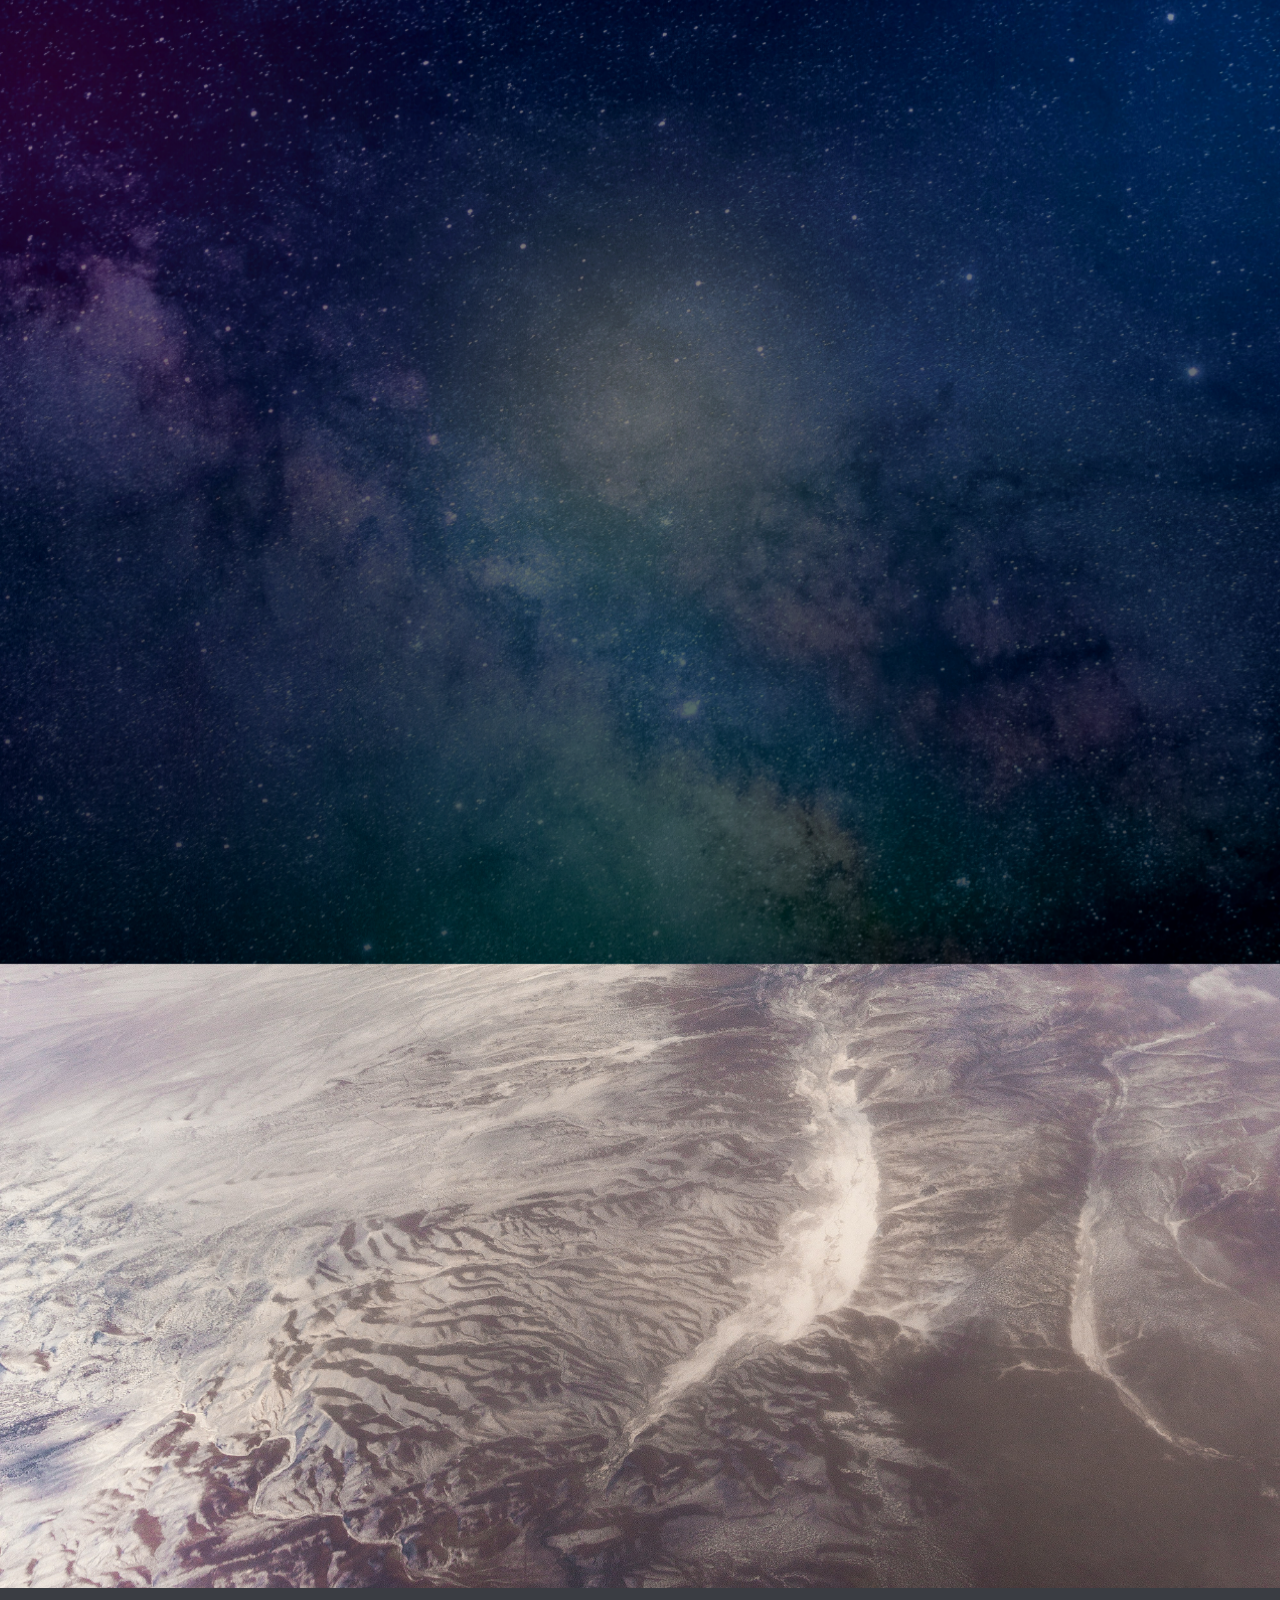
==== commit 005376e6: "Fix videoteca videos 3 y 4" ====
--- a/index.html
+++ b/index.html
@@ -444,7 +444,7 @@
         </span>
       </span>
       <span class="intro-screen__hint">Haz clic en la Tierra para entrar</span>
-      <span class="intro-screen__subhint">Estructura de la Tierra y perspectivas del universo</span>
+      <span class="intro-screen__subhint">Estructura Interna de la Tierra, tiempo geológico y campos geofísicos</span>
     </button>
   </div>
 
@@ -590,19 +590,13 @@
                 <iframe class="h-full w-full border border-dashed border-magnetic/45" src="https://www.youtube.com/embed/xCzXJcMq_io" title="Segundo video de la videoteca" loading="lazy" referrerpolicy="strict-origin-when-cross-origin" allow="accelerometer; autoplay; clipboard-write; encrypted-media; gyroscope; picture-in-picture; web-share" allowfullscreen></iframe>
               </div>
               <div class="media-slot cut-image-b aspect-video border border-white/20 p-2">
-                <div class="flex h-full w-full flex-col justify-between border border-dashed border-magnetic/45 bg-zinc-950/45 p-4 text-left text-xs text-ash">
-                  <p class="leading-relaxed">Espacio reservado para el tercer video de la videoteca.</p>
-                  <span class="mt-3 inline-block border border-magnetic/50 px-3 py-2 text-[10px] uppercase tracking-[0.15em] text-bone">Video 3 pendiente</span>
-                </div>
+                <iframe class="h-full w-full border border-dashed border-magnetic/45" src="https://www.youtube.com/embed/tJPvMncP0jU" title="Video 3: Conferencia complementaria" loading="lazy" referrerpolicy="strict-origin-when-cross-origin" allow="accelerometer; autoplay; clipboard-write; encrypted-media; gyroscope; picture-in-picture; web-share" allowfullscreen></iframe>
               </div>
               <div class="media-slot cut-image-c aspect-video border border-white/20 p-2">
-                <div class="flex h-full w-full flex-col justify-between border border-dashed border-magnetic/45 bg-zinc-950/45 p-4 text-left text-xs text-ash">
-                  <p class="leading-relaxed">Espacio reservado para el cuarto video de la videoteca.</p>
-                  <span class="mt-3 inline-block border border-magnetic/50 px-3 py-2 text-[10px] uppercase tracking-[0.15em] text-bone">Video 4 pendiente</span>
-                </div>
+                <iframe class="h-full w-full border border-dashed border-magnetic/45" src="https://www.youtube.com/embed/FsGOu1cuEF4" title="Video 4: Seminario adicional" loading="lazy" referrerpolicy="strict-origin-when-cross-origin" allow="accelerometer; autoplay; clipboard-write; encrypted-media; gyroscope; picture-in-picture; web-share" allowfullscreen></iframe>
               </div>
             </div>
-            <p class="mt-3 text-[11px] leading-relaxed text-ash">Primer y segundo video de referencia: YouTube. Recuperado el 24 de mayo de 2026, de <a href="https://www.youtube.com/watch?v=GnQyO-ctAoY" target="_blank" rel="noopener noreferrer" class="underline">https://www.youtube.com/watch?v=GnQyO-ctAoY</a> y <a href="https://www.youtube.com/watch?v=xCzXJcMq_io" target="_blank" rel="noopener noreferrer" class="underline">https://www.youtube.com/watch?v=xCzXJcMq_io</a>.</p>
+            <p class="mt-3 text-[11px] leading-relaxed text-ash">Videos de referencia: YouTube. Recuperado el 24 de mayo de 2026 (videos 1–2) y 26 de mayo de 2026 (videos 3–4): <a href="https://www.youtube.com/watch?v=GnQyO-ctAoY" target="_blank" rel="noopener noreferrer" class="underline">https://www.youtube.com/watch?v=GnQyO-ctAoY</a>, <a href="https://www.youtube.com/watch?v=xCzXJcMq_io" target="_blank" rel="noopener noreferrer" class="underline">https://www.youtube.com/watch?v=xCzXJcMq_io</a>, <a href="https://www.youtube.com/watch?v=tJPvMncP0jU" target="_blank" rel="noopener noreferrer" class="underline">https://www.youtube.com/watch?v=tJPvMncP0jU</a> y <a href="https://www.youtube.com/watch?v=FsGOu1cuEF4" target="_blank" rel="noopener noreferrer" class="underline">https://www.youtube.com/watch?v=FsGOu1cuEF4</a>.</p>
           </article>
         </div>
       </section>
--- a/css/brutalist-theme.css
+++ b/css/brutalist-theme.css
@@ -282,6 +282,7 @@
   color: #e5ebff;
   font-size: 0.95rem;
   line-height: 1.65;
+  text-indent: 0.5in;
 }
 
 .apa-ref {
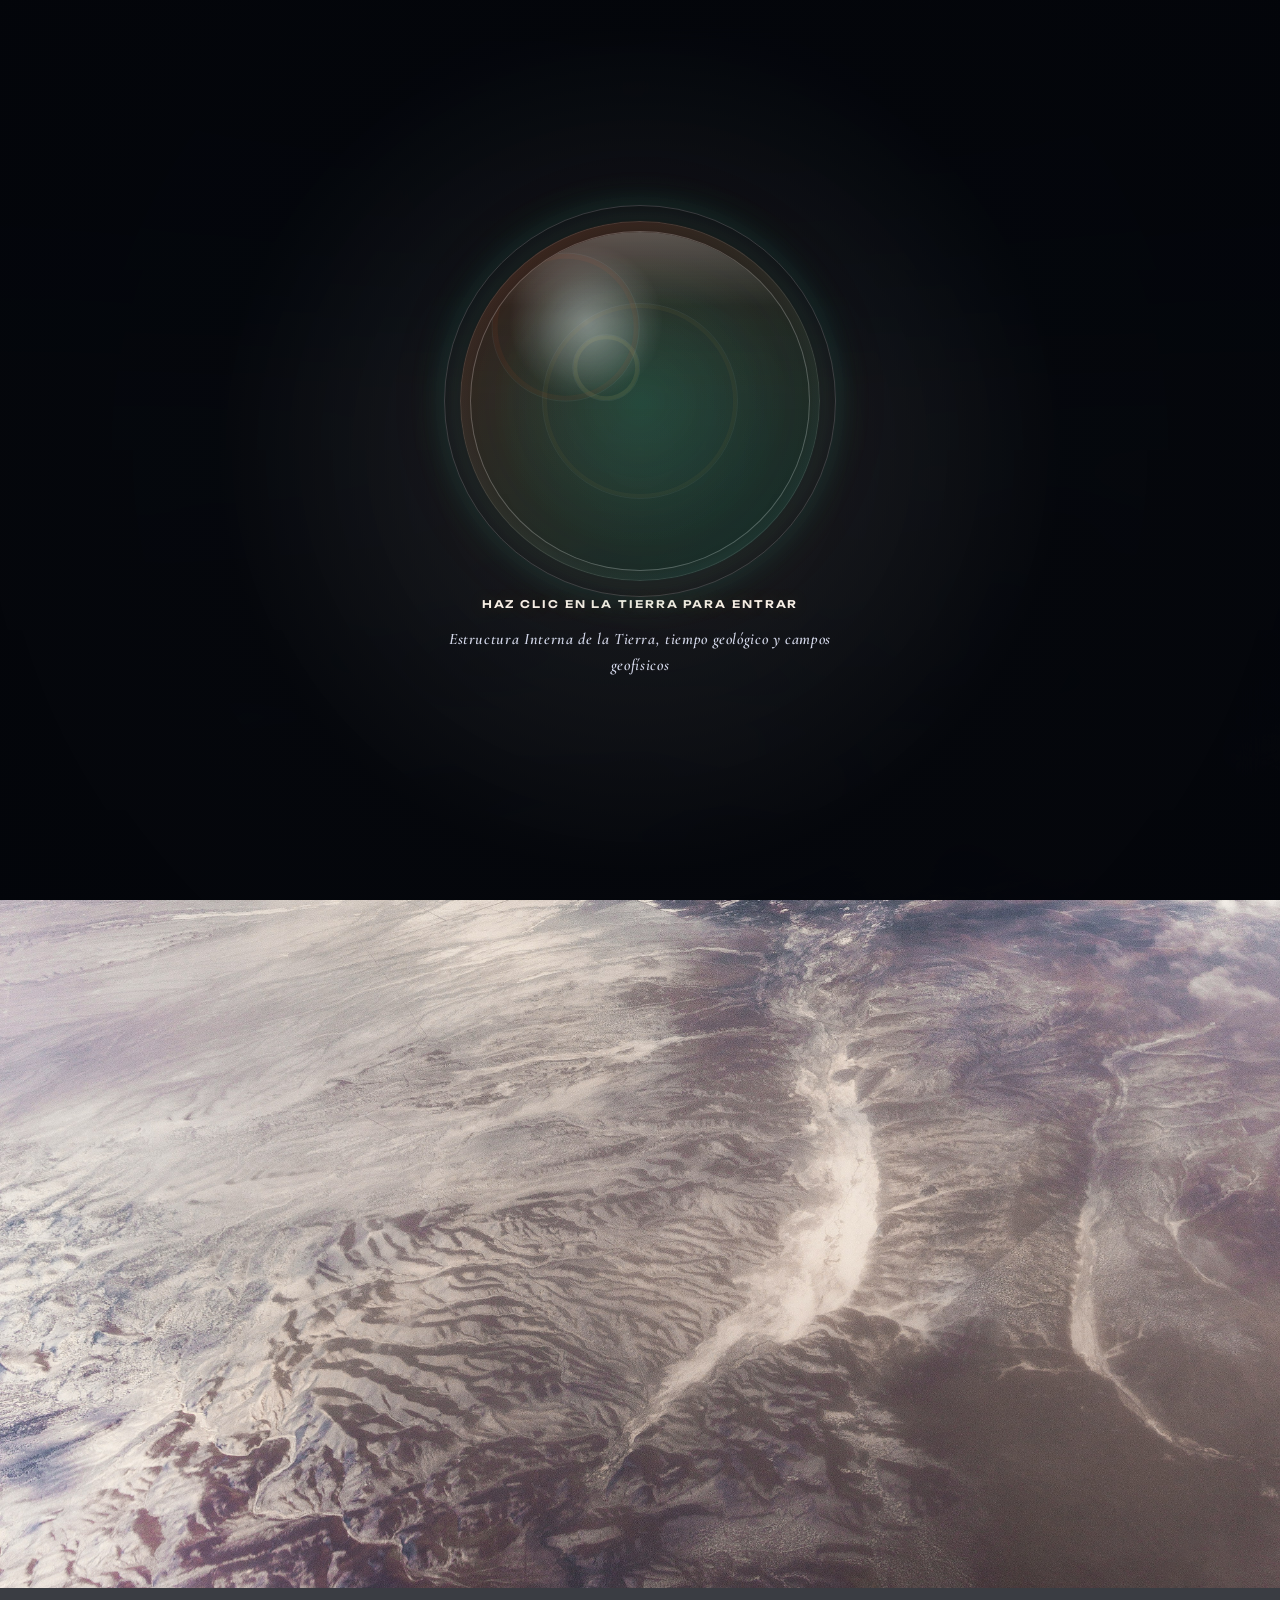
==== commit c2f7ef5d: "Correcciones al texto de la investigacion" ====
--- a/index.html
+++ b/index.html
@@ -487,7 +487,7 @@
               Estructura interna de la Tierra, tiempo geológico y campos geofísicos
             </h1>
             <p data-hero-copy class="section-copy mt-6 max-w-xl text-sm sm:text-base">
-              Este sitio académico explica cómo la evidencia sísmica, gravimétrica y magnética permite reconstruir la estructura interna del planeta (corteza, manto y núcleo), relacionarla con la escala del tiempo geológico y comprender su impacto en procesos como terremotos, vulcanismo y tectónica de placas, basándose en la literatura científica y datos institucionales recientes.
+              El presente sitio web académico explica cómo la estructura interna de la Tierra, el tiempo geológico y los campos geofísicos contribuyen a comprender la evolución del planeta y los fenómenos naturales que ocurren en él. Asimismo, describe las características de la corteza, el manto y el núcleo, la historia geológica de la Tierra desde su formación hasta la actualidad y la importancia de los estudios sísmicos, gravitacionales y magnéticos para entender procesos como los terremotos, el vulcanismo y la tectónica de placas. Estos conocimientos permiten interpretar los cambios que ha experimentado el planeta a lo largo del tiempo y reconocer su influencia en la vida y el medio ambiente.
             </p>
 
             <div class="mt-8 flex flex-wrap gap-3">
@@ -521,17 +521,17 @@
         <div class="grid grid-cols-1 gap-4 lg:grid-cols-12">
           <article class="info-card cut-panel-c lg:col-span-5" data-anim-in>
             <h3 class="font-display text-4xl leading-none text-bone">Misión</h3>
-            <p class="section-copy mt-4">Desarrollar un recurso digital claro y científicamente sustentado que fortalezca el aprendizaje de la geología física mediante el análisis de evidencia sísmica, modelos geodinámicos y registros geocronológicos.</p>
+            <p class="section-copy mt-4">Brindar un recurso digital claro, accesible y basado en fundamentos científicos que fortalezca el aprendizaje de la geología física, mediante el estudio de la estructura interna de la Tierra, el tiempo geológico y los campos geofísicos, promoviendo la comprensión de los procesos que modelan nuestro planeta.</p>
           </article>
 
           <article class="info-card cut-panel-d lg:col-span-4" data-anim-in>
             <h3 class="font-display text-4xl leading-none text-bone">Visión</h3>
-            <p class="section-copy mt-4">Consolidar el sitio como material de consulta académica para estudiantes de ciencias de la Tierra, promoviendo alfabetización científica, pensamiento crítico y uso responsable de datos geofísicos abiertos.</p>
+            <p class="section-copy mt-4">Consolidarse como un sitio web académico de referencia para estudiantes y docentes fomentando la alfabetización científica, el pensamiento crítico y el uso responsable de la información geológica y geofísica para comprender la evolución y dinámica del planeta.</p>
           </article>
 
           <article class="info-card cut-panel-e lg:col-span-3" data-anim-in>
             <h3 class="font-display text-3xl leading-none text-bone">Delimitación de la investigación</h3>
-            <p class="section-copy mt-4">El presente trabajo se enfoca en el estudio de la estructura interna terrestre, los fundamentos del tiempo geológico y la influencia de los campos gravitatorio y geomagnético. Su diseño se ha orientado principalmente a estudiantes universitarios y a la comunidad académica a fin a las Ciencias de la Tierra. El desarrollo temático se rige por los paradigmas del conocimiento geológico contemporáneo y la escala cronoestratigráfica internacional, proponiendo un abordaje de los fenómenos a nivel global que sirva como pilar fundamental para comprender la geodinámica física desde el contexto particular de El Salvador.</p>
+            <p class="section-copy mt-4">El presente trabajo se enfoca en el estudio de la estructura interna de la Tierra, los fundamentos del tiempo geológico y la influencia de los campos gravitatorio y geomagnético. Está dirigida a estudiantes, docentes y personas interesadas en las Ciencias de la Tierra. Su desarrollo se basa en conocimientos geológicos contemporáneos y en la escala cronoestratigráfica internacional, ofreciendo una visión general que permite comprender la geodinámica física del planeta y su relación con el contexto de El Salvador.</p>
           </article>
 
           <article class="info-card cut-panel-f lg:col-span-12" data-anim-in>
@@ -565,7 +565,10 @@
       <section id="multimedia" class="cut-panel-g ash-frame panel mt-10">
         <div class="mb-8 grid gap-4 lg:grid-cols-[1fr_1fr] lg:items-end">
           <h2 class="section-title">Material Multimedia</h2>
-          <p class="section-copy">Los recursos audiovisuales integrados en esta plataforma han sido curados bajo criterios de pertinencia temática, precisión científica y valor didáctico. El propósito de este material es complementar los fundamentos teóricos expuestos y facilitar el análisis de procesos geofísicos complejos mediante representaciones visuales y auditivas, promoviendo un aprendizaje más significativo y dinámico.</p>
+          <div>
+            <p class="section-copy">El material multimedia incorporado en esta plataforma ha sido seleccionado con el propósito de enriquecer el aprendizaje y fortalecer la comprensión de los contenidos relacionados con la geología física. Las imágenes, ilustraciones, videos y recursos audiovisuales presentan información basada en fundamentos científicos y permiten visualizar de manera clara la estructura interna de la Tierra, el tiempo geológico, los campos geofísicos y los principales procesos que modelan el planeta.</p>
+            <p class="section-copy mt-4">Estos recursos complementan las explicaciones teóricas, facilitando la interpretación de conceptos complejos mediante representaciones visuales que favorecen un aprendizaje más dinámico, interactivo y significativo. Además, buscan despertar el interés por las Ciencias de la Tierra, promover el pensamiento crítico y servir como apoyo para estudiantes, docentes y cualquier persona interesada en conocer la evolución y el funcionamiento de nuestro planeta.</p>
+          </div>
         </div>
 
         <div class="grid grid-cols-1 gap-5 lg:grid-cols-12">
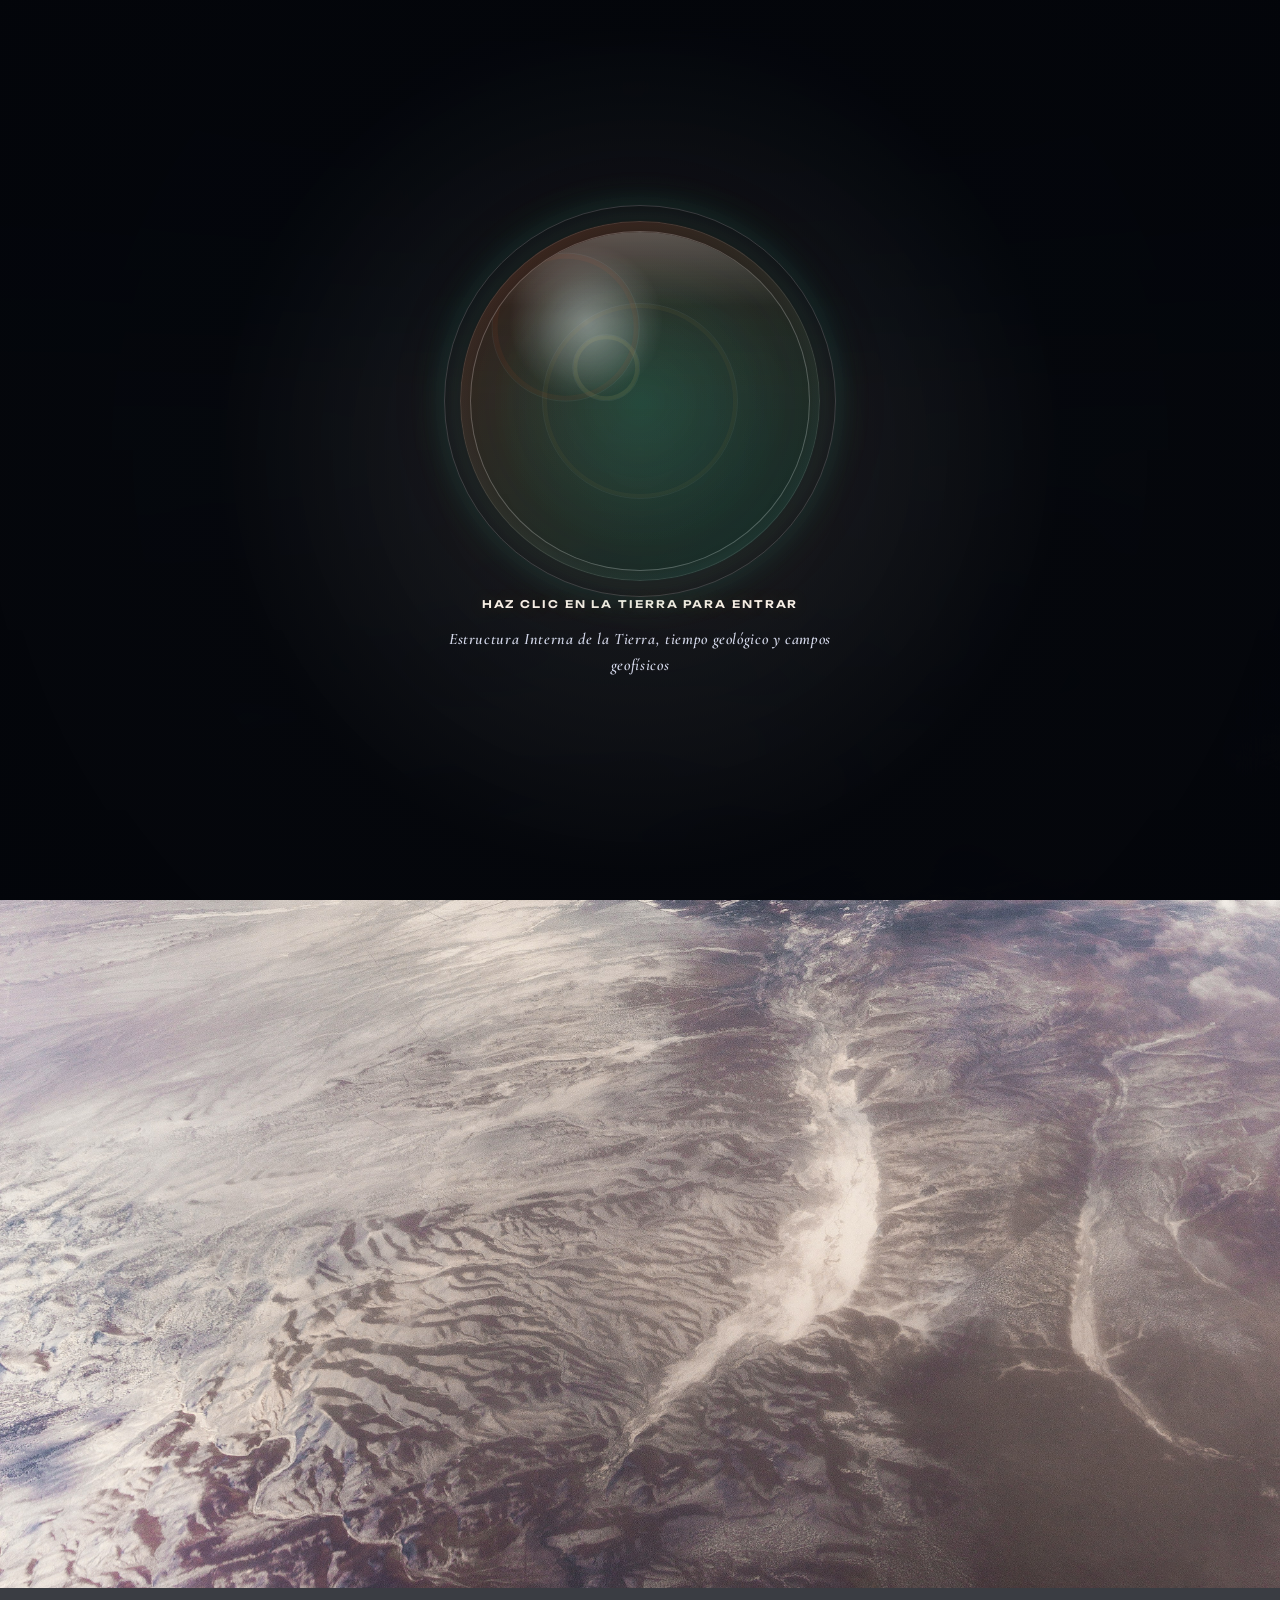
==== commit e1c3dbc9: "Descripcion modificada de la presentacion de los integrantes" ====
--- a/index.html
+++ b/index.html
@@ -547,6 +547,7 @@
                 <p class="mt-4 text-xs uppercase tracking-[0.2em] text-magnetic">Carné</p>
                 <p class="team-member-id mt-1 font-bold uppercase">RP-62292-22</p>
                 <p class="team-member-name mt-2">RIVERA PADILLA, WENDY TATIANA</p>
+                <p class="mt-3 text-xs leading-relaxed text-ash">Estudiante del cuarto año de la carrera de Licenciatura en Educación con especialidad en Ciencias Naturales en la Universidad Pedagógica de El Salvador "Dr. Luis Alonso Aparicio". Muestra especial interés por la comprensión de los fenómenos naturales y disfruta del aprendizaje continuo a través de la lectura científica y la observación del entorno natural.</p>
               </article>
 
               <article class="cut-panel-team team-member-card border border-white/20 bg-zinc-950/50 p-4 backdrop-blur-xl">
@@ -556,6 +557,7 @@
                 <p class="mt-4 text-xs uppercase tracking-[0.2em] text-magnetic">Carné</p>
                 <p class="team-member-id mt-1 font-bold uppercase">GV-62723-22</p>
                 <p class="team-member-name mt-2">GONZÁLEZ VÁSQUEZ, RUTH VANESSA</p>
+                <p class="mt-3 text-xs leading-relaxed text-ash">Estudiante del cuarto año de la carrera de Licenciatura en Educación con especialidad en Ciencias Naturales en la Universidad Pedagógica de El Salvador "Dr. Luis Alonso Aparicio". Posee una marcada inclinación por el arte visual y la fotografía, así como un genuino interés por acercar las ciencias naturales a la vida cotidiana de manera creativa.</p>
               </article>
             </div>
           </article>
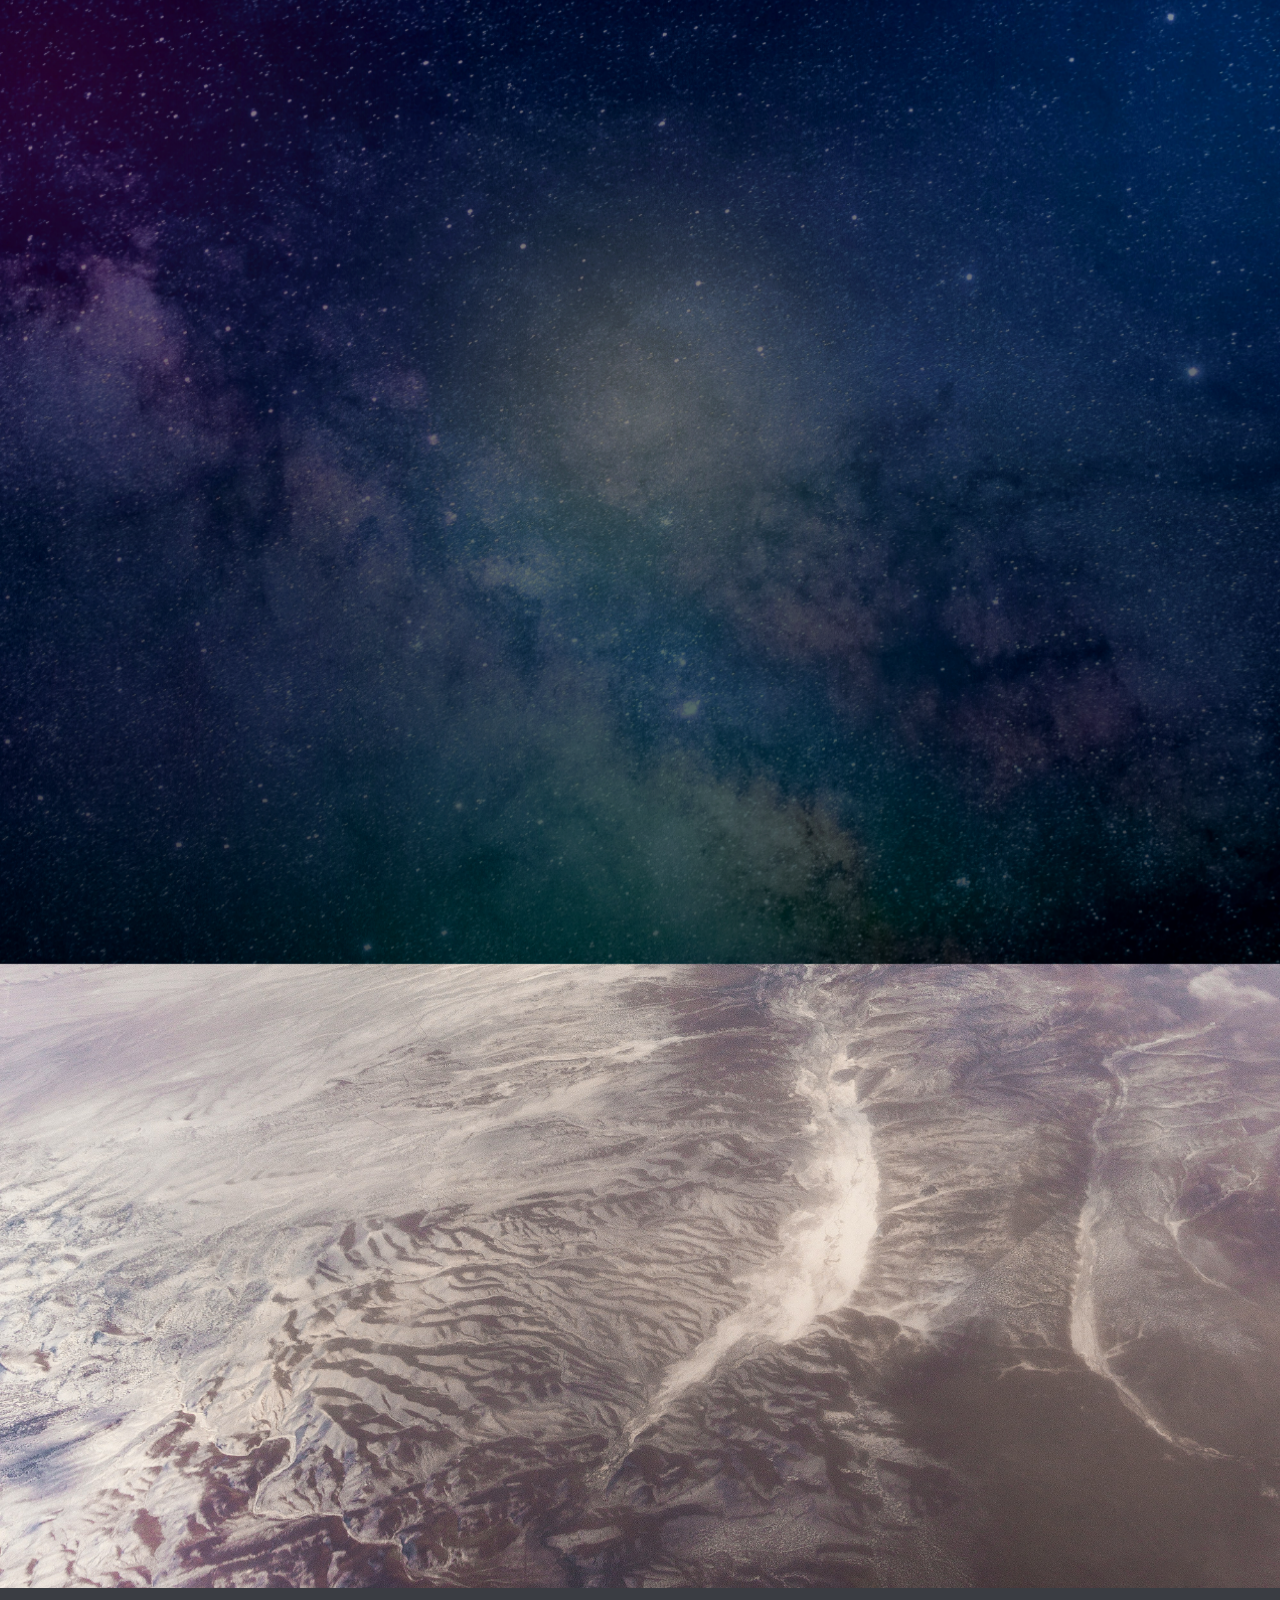
==== commit 1b73fef1: "Arreglas descripciones integrantes" ====
--- a/index.html
+++ b/index.html
@@ -557,7 +557,7 @@
                 <p class="mt-4 text-xs uppercase tracking-[0.2em] text-magnetic">Carné</p>
                 <p class="team-member-id mt-1 font-bold uppercase">GV-62723-22</p>
                 <p class="team-member-name mt-2">GONZÁLEZ VÁSQUEZ, RUTH VANESSA</p>
-                <p class="mt-3 text-xs leading-relaxed text-ash">Estudiante del cuarto año de la carrera de Licenciatura en Educación con especialidad en Ciencias Naturales en la Universidad Pedagógica de El Salvador "Dr. Luis Alonso Aparicio". Posee una marcada inclinación por el arte visual y la fotografía, así como un genuino interés por acercar las ciencias naturales a la vida cotidiana de manera creativa.</p>
+                <p class="mt-3 text-xs leading-relaxed text-ash">Estudiante del cuarto año de la carrera de Licenciatura en Educación con especialidad en Ciencias Naturales en la Universidad Pedagógica de El Salvador "Dr. Luis Alonso Aparicio". Tiene un genuino interés por las ciencias naturales y su relación con la vida cotidiana, así como por seguir aprendiendo y comprender mejor los procesos que ocurren en el mundo natural.</p>
               </article>
             </div>
           </article>
